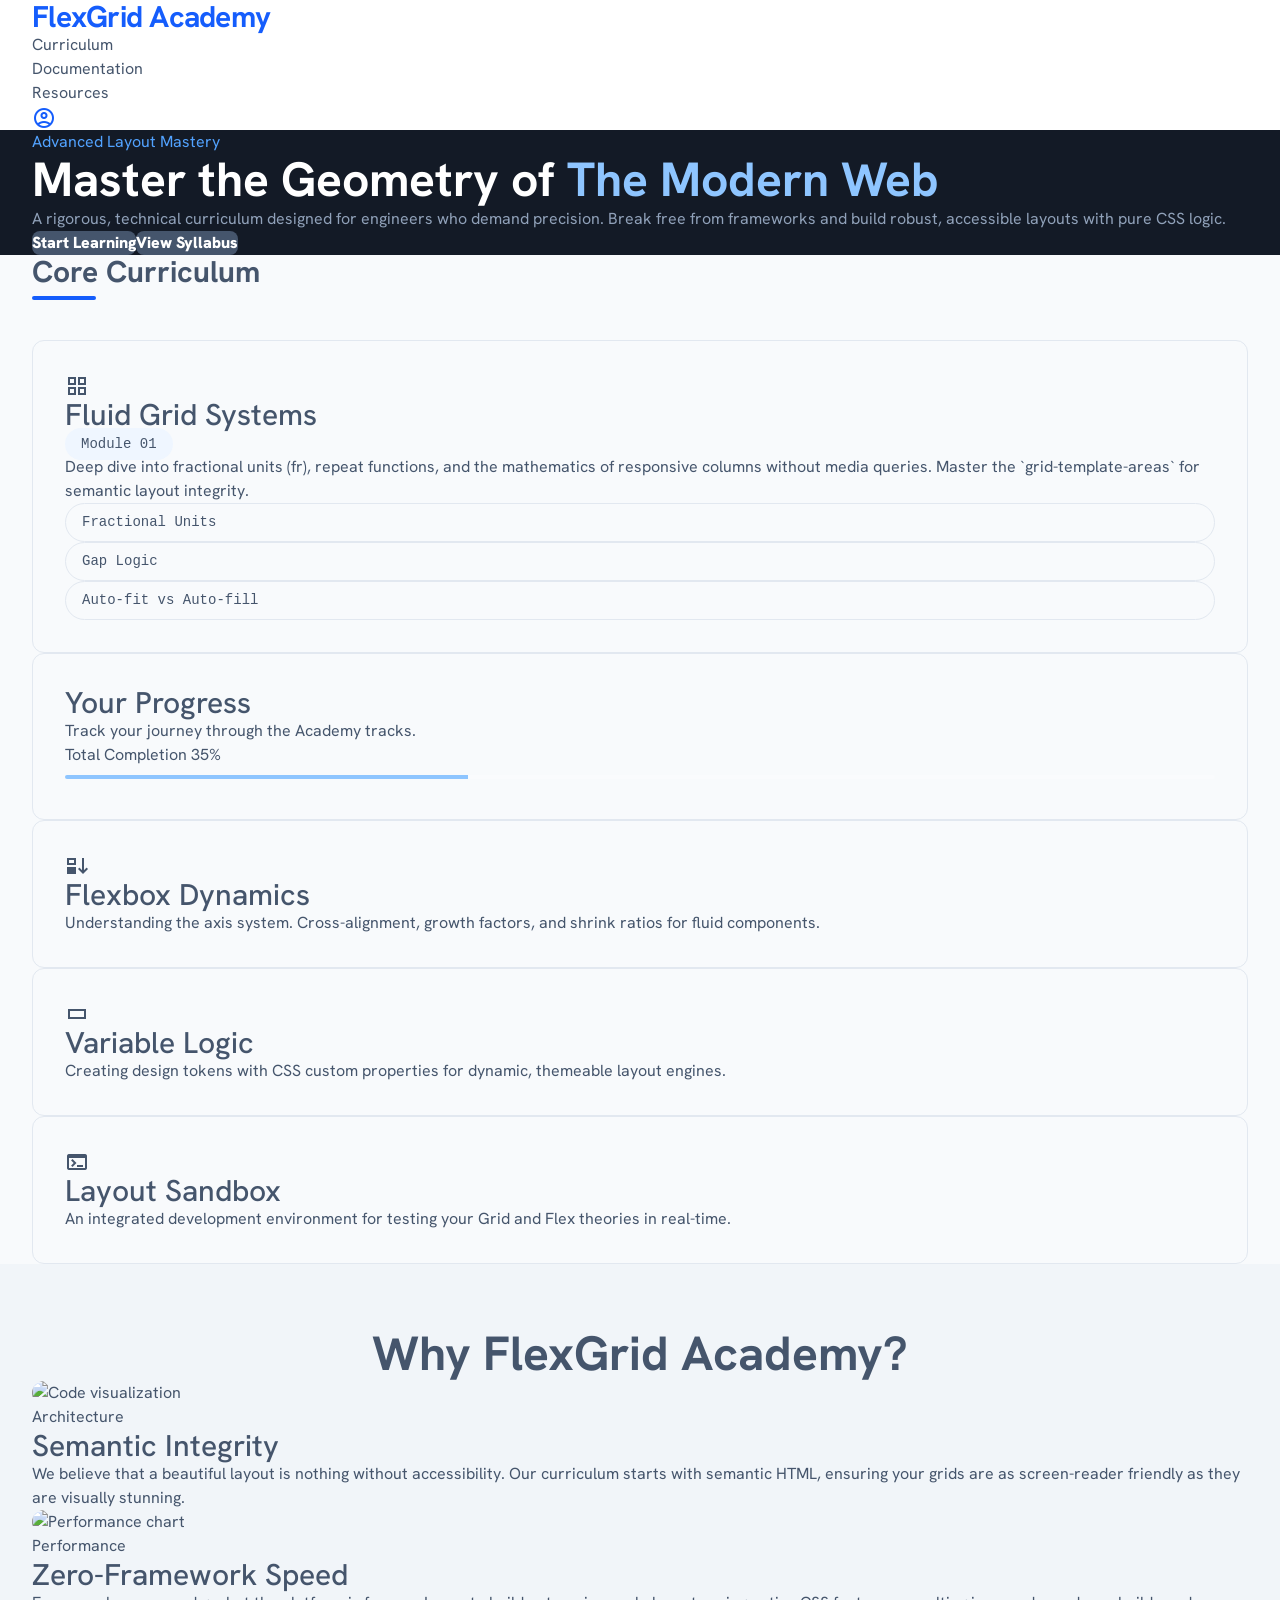
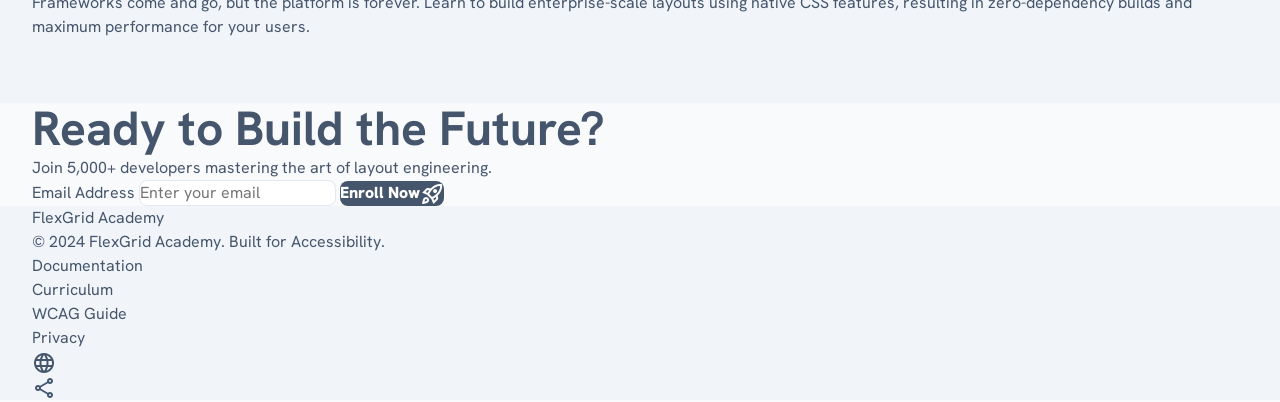
==== onsdag/academy/index.html @ abdcecd6 "live coding material" ====
<!DOCTYPE html>

<html lang="en">

<head>
    <meta charset="utf-8" />
    <meta content="width=device-width, initial-scale=1.0" name="viewport" />
    <title>FlexGrid Academy | Master Modern Layouts</title>
    <!-- Material Symbols -->
    <link href="https://fonts.googleapis.com/css2?family=Material+Symbols+Outlined:wght,FILL@100..700,0..1&display=swap"
        rel="stylesheet" />
    <!-- Fonts -->
    <link rel="preconnect" href="https://fonts.googleapis.com">
    <link rel="preconnect" href="https://fonts.gstatic.com" crossorigin>
    <link href="https://fonts.googleapis.com/css2?family=Hanken+Grotesk:ital,wght@0,100..900;1,100..900&display=swap"
        rel="stylesheet">
    <!-- Stylesheet -->
    <link rel="stylesheet" href="style.css">
</head>

<body>

    <!-- Banner/Header -->
    <header class="page__header">
        <!-- <span class="material-symbols-outlined" data-icon="menu">menu</span> -->
        <a href="/">
            <h1 class="text-accent-dark">FlexGrid Academy</h1>
        </a>
        <nav aria-label="Main Navigation">
            <ul role="list">
                <li><a href="#">Curriculum</a></li>
                <li><a href="#">Documentation</a></li>
                <li><a href="#">Resources</a></li>
            </ul>
        </nav>
        <button type="button" aria-label="Open user menu" class="material-symbols-outlined text-accent-dark"
            data-icon="account_circle">account_circle</button>
    </header>
    <main>

        <!-- Hero Section -->
        <section class="hero">
            <div class="hero__inner">
                <span class="text-accent">Advanced Layout Mastery</span>
                <h2>Master the Geometry of <span class="text-accent-light">The Modern Web</span></h2>
                <p>
                    A rigorous, technical curriculum designed for engineers who demand precision. Break free from
                    frameworks and build robust, accessible layouts with pure CSS logic.
                </p>
                <div class="hero__actions flex">
                    <button>Start Learning</button>
                    <button>View Syllabus</button>
                </div>
            </div>
        </section>

        <!-- Bento Grid -->
        <section>
            <h2>Core Curriculum</h2>
            <div class="spacer mt-2 mb-10"></div>
            <div class="bento-grid">

                <article>
                    <header data-type="module">
                        <div>
                            <span class="material-symbols-outlined" data-icon="grid_view">grid_view</span>
                            <h3>Fluid Grid Systems</h3>
                        </div>
                        <span class="pill">Module 01</span>
                    </header>
                    <p>
                        Deep dive into fractional units (fr), repeat functions, and the mathematics of responsive
                        columns without media queries. Master the `grid-template-areas` for semantic layout integrity.
                    </p>
                    <footer>
                        <ul class="pills" role="list">
                            <li class="pill" data-type="outline">Fractional Units</li>
                            <li class="pill" data-type="outline">Gap Logic</li>
                            <li class="pill" data-type="outline">Auto-fit vs Auto-fill</li>
                        </ul>
                    </footer>
                </article>

                <article>
                    <header>
                        <h3>Your Progress</h3>
                    </header>
                    <p>Track your journey through the Academy tracks.</p>
                    <footer>
                        <div>
                            <span>Total Completion</span>
                            <span>35%</span>
                        </div>
                        <div class="progress-bar">
                            <div></div>
                        </div>
                    </footer>
                </article>

                <article>
                    <header>
                        <span class="material-symbols-outlined" data-icon="flex_direction">flex_direction</span>
                        <h3>Flexbox Dynamics</h3>
                    </header>
                    <p>
                        Understanding the axis system. Cross-alignment, growth factors, and shrink ratios for fluid
                        components.
                    </p>
                </article>

                <article>
                    <header>
                        <span class="material-symbols-outlined" data-icon="variables">variables</span>
                        <h3>Variable Logic</h3>
                    </header>
                    <p>
                        Creating design tokens with CSS custom properties for dynamic, themeable layout engines.
                    </p>
                </article>

                <article>
                    <header>
                        <span class="material-symbols-outlined" data-icon="terminal">terminal</span>
                        <h3>Layout Sandbox</h3>
                    </header>
                    <p>
                        An integrated development environment for testing your Grid and Flex theories in real-time.
                    </p>
                </article>
            </div>
        </section>

        <!-- Why FlexGrid Section -->
        <section class="banners">

            <h2>Why FlexGrid Academy?</h2>

            <article class="banner">
                <img alt="Code visualization"
                    src="https://lh3.googleusercontent.com/aida-public/[base64]" />

                <div class="banner-content">
                    <span>Architecture</span>
                    <h3>Semantic Integrity</h3>
                    <p>
                        We believe that a beautiful layout is nothing without accessibility. Our curriculum starts
                        with semantic HTML, ensuring your grids are as screen-reader friendly as they are visually
                        stunning.
                    </p>
                </div>
            </article>

            <article class="banner">
                <img alt="Performance chart"
                    src="https://lh3.googleusercontent.com/aida-public/[base64]" />

                <div class="banner-content">
                    <span>Performance</span>
                    <h3>Zero-Framework Speed</h3>
                    <p>
                        Frameworks come and go, but the platform is forever. Learn to build enterprise-scale layouts
                        using native CSS features, resulting in zero-dependency builds and maximum performance for
                        your users.
                    </p>
                </div>
            </article>

        </section>

        <!-- Call to Action -->
        <section class="cta">
            <h2>Ready to Build the Future?</h2>
            <p>Join 5,000+ developers mastering the art of layout engineering.</p>
            <form action="/subscribe" method="POST">
                <label for="cta-email" class="visually-hidden">Email Address</label>
                <input id="cta-email" placeholder="Enter your email" type="email" required />
                <button type="submit">Enroll Now<span class="material-symbols-outlined">
                        rocket_launch
                    </span></button>
            </form>

        </section>
    </main>

    <!-- Footer -->
    <footer class="page__footer">
        <div>
            <span>FlexGrid Academy</span>
            <p>© 2024 FlexGrid Academy. Built for Accessibility.</p>
        </div>
        <nav aria-label="Footer Navigation">
            <ul role="list">
                <li><a href="#">Documentation</a></li>
                <li><a href="#">Curriculum</a></li>
                <li><a href="#">WCAG Guide</a></li>
                <li><a href="#">Privacy</a></li>
            </ul>

        </nav>
        <ul role="list">
            <li>
                <a href="#" class="material-symbols-outlined" data-icon="language"
                    aria-label="Select Language">language</a>
            </li>
            <li>
                <a href="#" class="material-symbols-outlined" data-icon="share" aria-label="Share page">share</a>
            </li>
        </ul>
    </footer>
</body>

</html>
---- onsdag/academy/style.css ----
/* ============================================================================
   VARIABLES
   ============================================================================ */

:root {
    /* Typography */
    --ff-main: 'Hanken Grotesk', sans-serif;
    --ff-headings: 'Hanken Grotesk', sans-serif;
    --ff-mono: ui-monospace, SFMono-Regular, Menlo, Monaco, Consolas, 'Liberation Mono', 'Courier New', monospace;

    /* font-sizes */
    --fs-xs: .75rem;
    --fs-sm: .875rem;
    --fs-lg: 1.25rem;
    --fs-xl: 1.875rem;
    --fs-2xl: 2.25rem;
    --fs-3xl: 3rem;

    /* line-heights */
    --lh-tight: 1.1;
    --lh-normal: 1.5;

    /* font-weights */
    --fw-normal: 400;
    --fw-semi-bold: 500;
    --fw-bold: 700;
    --fw-extra-bold: 900;

    /* spacing */
    --spacing-base: .25rem;

    /* border radii */
    --border-radius-round: 100vw;
    --border-radius-sm: .5rem;
    --border-radius-md: .75rem;
    --border-radius-lg: 1rem;

    /* Colors (Simplified & Improved) */
    --clr-white: hsl(0, 0%, 100%);
    --clr-black: hsl(240, 15%, 10%);
    --clr-gray-50: hsl(240, 10%, 97%);
    --clr-gray-100: hsl(240, 10%, 95%);
    --clr-gray-300: hsl(240, 10%, 80%);
    --clr-gray-400: hsl(240, 10%, 50%);
    --clr-gray-600: hsl(240, 10%, 25%);

    --clr-blue-50: oklch(97% 0.014 254.604);
    --clr-blue-300: oklch(80.9% 0.105 251.813);
    --clr-blue-400: oklch(70.7% 0.165 254.624);
    --clr-blue-600: oklch(54.6% 0.245 262.881);

    --clr-slate-50: oklch(98.4% 0.003 247.858);
    --clr-slate-100: oklch(96.8% 0.007 247.896);
    --clr-slate-200: oklch(92.9% 0.013 255.508);
    --clr-slate-300: oklch(86.9% 0.022 252.894);
    --clr-slate-400: oklch(70.4% 0.04 256.788);
    --clr-slate-600: oklch(44.6% 0.043 257.281);
    --clr-slate-700: oklch(21.6% 0.027 264.695);
    --clr-slate-800: oklch(12.9% 0.042 264.695);
    --clr-slate-950: oklch(12.9% 0.042 264.695);
}


/* ============================================================================
  RESET
   ============================================================================ */

/* this section is for adding resets that makes a new clean base line for our CSS */

/* makes sizing simpler */
*,
*::before,
*::after {
    box-sizing: border-box;
}

/* remove default spacing */
* {
    margin: 0;
    padding: 0;

    /* force styling of type through styling, rather than elements */
    font: inherit;
}

/* responsive images/videos */
img,
picture,
svg,
video {
    display: block;
    max-width: 100%;
    object-fit: cover;
}

/* don't leave one single word hanging in paragraphs */
p {
    text-wrap: pretty;
}

/* make the rows more balanced so the headings looks nicer */
h1,
h2,
h3,
h4,
h5,
h6 {
    text-wrap: balance;
}

/* Remove list styles on ul, ol elements with a list role */
ul[role='list'],
ol[role='list'] {
    list-style: none;
}


/* ============================================================================
   GLOBAL STYLES
   ============================================================================ */

body {
    font-family: var(--ff-main);
    font-optical-sizing: auto;
    line-height: var(--lh-normal);

    color: var(--clr-slate-600);
    background-color: var(--clr-slate-50);
}

h1,
h2,
h3,
h4 {
    font-family: var(--ff-headings);
    line-height: var(--lh-tight);
}

h1,
h2 {
    font-weight: var(--fw-bold);
}

h3,
h4 {
    font-weight: var(--fw-semi-bold);
}

h1 {
    font-size: var(--fs-xl);
    letter-spacing: -0.025em;
}

h2 {
    font-size: var(--fs-xl);
}

h3 {
    font-size: var(--fs-xl);
}

h4 {
    font-size: var(--fs-lg);
}

p {
    color: var(--clr-slate-600);
}

a {
    text-decoration: none;
    color: var(--clr-slate-600);

    &:hover {
        color: var(--clr-blue-600);
    }
}

/* base styling for material symbols */
.material-symbols-outlined {
    font-variation-settings: 'FILL' 0, 'wght' 400, 'GRAD' 0, 'opsz' 24;
    vertical-align: middle;
}


/* ============================================================================
   COMPOSITION
   ============================================================================ */

.flow>*+* {
    margin-block-start: var(--flow-space, 1em);
}

.flow-lg>*+* {
    margin-block-start: var(--flow-space, 3em);
}

/* for now, set a padding for all the major parts of the page */
/* TODO: change this to use a grid or similar */
body>header,
body>footer,
main>section {
    padding-inline: calc(var(--spacing-base) * 8);
}


/*
See these for more info:
https://www.youtube.com/watch?v=c13gpBrnGEw
https://www.youtube.com/watch?v=cf-J4ffMBfo
*/
.content-grid,
.fullwidth {
    display: grid;
    grid-template-columns:
        [fullwidth-start] minmax(1rem, 1fr) [content-start] min(100% - 2rem, 70rem) [content-end] minmax(1rem, 1fr) [fullwidth-end];
    /*  grid-template-rows: [fullwidth-start] auto [fullwidth-end];*/
}

/* keep the content of the content-grid and fullwidth inside the content container */
/* .content-grid>*,
.fullwidth>* {
    grid-column: content;
} */

/* a bit more complex but more fancy/explicit version of above */
.content-grid> :not(.fullwidth),
.fullwidth> :not(.fullwidth) {
    grid-column: content;
}

/* if we have a fullwidth inside of a content-grid put this in the fullwidth container */
.content-grid>.fullwidth {
    grid-column: fullwidth;
}



/* ============================================================================
   UTILITIES
   ============================================================================ */
.block {
    display: block;
}

.flex {
    display: flex;
}

.grid {
    display: grid;
}

.gap-2 {
    gap: calc(var(--spacing-base) * 2);
}

.gap-4 {
    gap: calc(var(--spacing-base) * 4);
}

.gap-6 {
    gap: calc(var(--spacing-base) * 6);
}

.space-between {
    justify-content: space-between;
}

/* screen reader only util */
.sr-only {
    position: absolute;
    width: 1px;
    height: 1px;
    padding: 0;
    margin: -1px;
    overflow: hidden;
    clip-path: inset(50%);
    white-space: nowrap;
    border-width: 0;
}

/* === fonts === */
.font-mono {
    font-family: var(--ff-mono);
}

.font-xs {
    font-size: var(--fs-xs);
}

.font-lg {
    font-size: var(--fs-lg);
}

.bold {
    font-weight: var(--fw-bold);
}

.uppercase {
    text-transform: uppercase;
}


/* === colors === */

/* color utils */

.text-accent {
    color: var(--clr-blue-400);
}

.text-accent-dark {
    color: var(--clr-blue-600);
}

.text-accent-light {
    color: var(--clr-blue-300);
}

.text-black {
    color: var(--clr-black);
}

.text-white {
    color: var(--clr-white);
}

.bg-accent {
    background-color: var(--clr-blue-400);
}

.bg-accent-dark {
    background-color: var(--clr-blue-600);
}

.bg-accent-light {
    background-color: var(--clr-blue-300);
}

.bg-slate-100 {
    background-color: var(--clr-slate-100);
}

.bg-white {
    background-color: var(--clr-white);
}

.bg-black {
    background-color: var(--clr-black);
}

/* spacing utils */

.py-2 {
    padding-block: calc(var(--spacing-base) * 2);
}

.py-10 {
    padding-block: calc(var(--spacing-base) * 10);
}

.py-16 {
    padding-block: calc(var(--spacing-base) * 16);
}

.mt-2 {
    margin-block-start: calc(var(--spacing-base) * 2);
}

.mb-10 {
    margin-block-end: calc(var(--spacing-base) * 10);
}


/* ============================================================================
   Blocks
   ============================================================================ */

.banners {
    padding-block: calc(var(--spacing-base) * 16);
    background-color: var(--clr-slate-100);

    h2 {
        font-size: var(--fs-3xl);
        text-align: center;
    }

    img {
        border-radius: var(--border-radius-md);
    }
}


/* Inspiration https://www.youtube.com/watch?v=h4dHvo09cG4 */
/* Try this frontend mentor challenge first if you don't want spoilers - https://www.frontendmentor.io/challenges/bento-grid-RMydElrlOj */
.bento-grid {

    >* {
        border: 1px solid var(--clr-slate-200);
        padding: calc(var(--spacing-base) * 8);
        border-radius: var(--border-radius-md);
    }
}

button {
    font-weight: var(--fw-extra-bold);

    border: 0;
    border-radius: var(--border-radius-sm);

    cursor: pointer;

    color: var(--clr-white);
    background-color: var(--clr-slate-600);

    &[data-icon] {
        background: transparent;
        border: none;
        padding: 0;
        /* color: inherit; */
    }

    &[data-type="secondary"] {
        background-color: var(--clr-blue-600);
    }
}

.cta {
    h2 {
        font-size: var(--fs-3xl);
    }

    form {

        input {
            border: 1px solid var(--clr-slate-200);
            border-radius: var(--border-radius-sm);
        }
    }
}


.hero {
    color: var(--clr-white);
    background-color: var(--clr-slate-700);

    h2 {
        font-size: var(--fs-3xl);
    }

    p {
        color: var(--clr-slate-400);
    }
}

.page__footer {
    background-color: var(--clr-slate-100);
}

.page__header {
    /* position: sticky;
    top: 0;
    z-index: 1000; */

    background-color: var(--clr-white);
}

.pill {
    font-family: var(--ff-mono);
    font-size: var(--fs-sm);

    padding-block: calc(var(--spacing-base) * 2);
    padding-inline: calc(var(--spacing-base) * 4);

    background-color: var(--clr-blue-50);
    border-radius: var(--border-radius-round);
}

.pill[data-type="outline"] {
    background-color: transparent;
    border: 1px solid var(--clr-slate-200);
}

.progress-bar {
    height: var(--spacing-base);
    overflow: hidden;

    margin-block: calc(var(--spacing-base) * 2);

    background-color: rgb(from var(--clr-white) r g b / 0.2);
    border-radius: var(--border-radius-round);


    >* {
        height: 100%;
        width: 35%;

        background-color: var(--clr-blue-300);
    }
}

.spacer {
    width: calc(var(--spacing-base) * 16);
    height: var(--spacing-base);
    background-color: var(--clr-blue-600);

    border-radius: var(--border-radius-round);
}
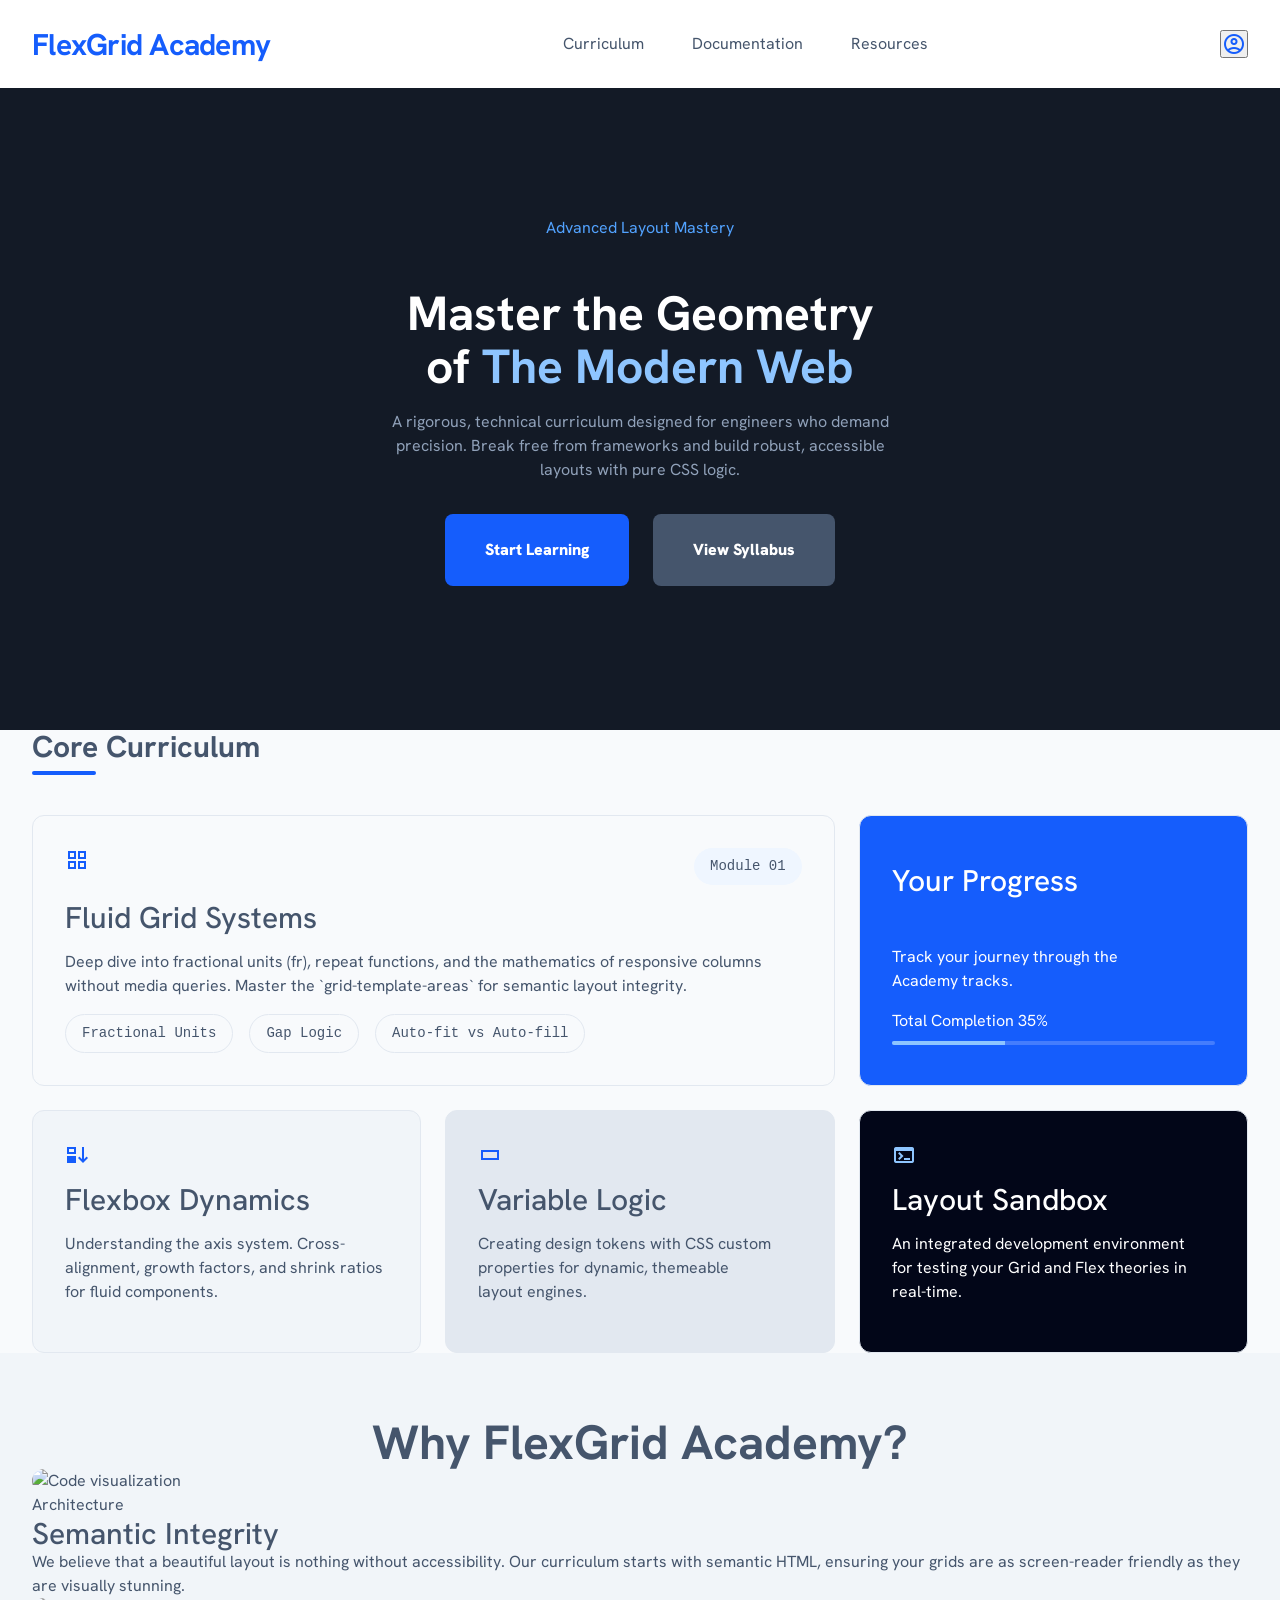
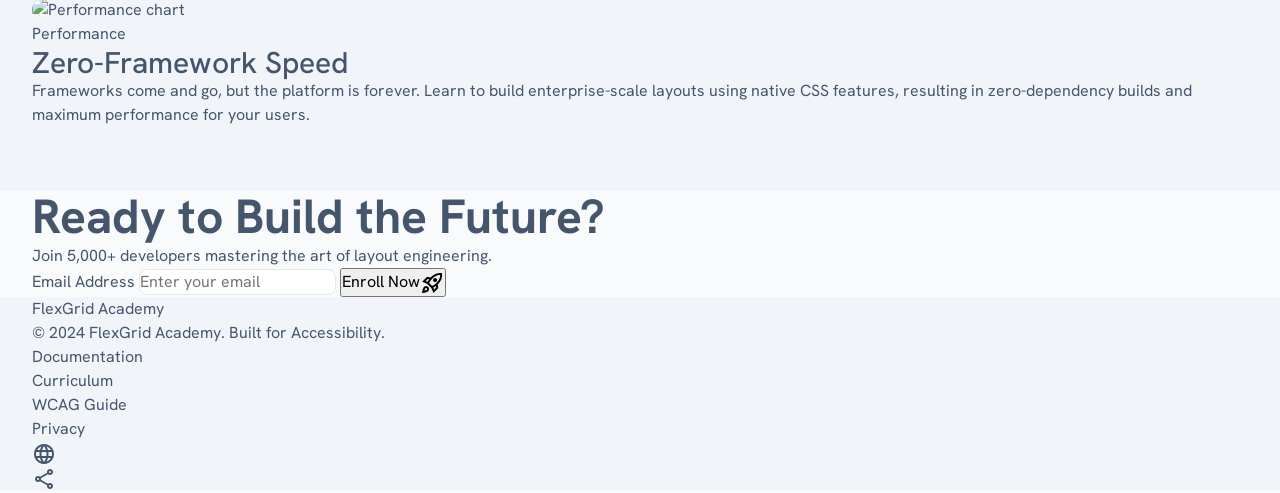
==== commit 0377c47f: "Code from coding session wednesday" ====
--- a/onsdag/academy/index.html
+++ b/onsdag/academy/index.html
@@ -40,16 +40,16 @@
 
         <!-- Hero Section -->
         <section class="hero">
-            <div class="hero__inner">
+            <div class="hero__inner flow">
                 <span class="text-accent">Advanced Layout Mastery</span>
                 <h2>Master the Geometry of <span class="text-accent-light">The Modern Web</span></h2>
                 <p>
                     A rigorous, technical curriculum designed for engineers who demand precision. Break free from
                     frameworks and build robust, accessible layouts with pure CSS logic.
                 </p>
-                <div class="hero__actions flex">
-                    <button>Start Learning</button>
-                    <button>View Syllabus</button>
+                <div class="flex justify-center gap-6 py-4">
+                    <a href="#" class="button" data-type="secondary">Start Learning</a>
+                    <a href="#" class="button">View Syllabus</a>
                 </div>
             </div>
         </section>
@@ -60,14 +60,10 @@
             <div class="spacer mt-2 mb-10"></div>
             <div class="bento-grid">
 
-                <article>
-                    <header data-type="module">
-                        <div>
-                            <span class="material-symbols-outlined" data-icon="grid_view">grid_view</span>
-                            <h3>Fluid Grid Systems</h3>
-                        </div>
-                        <span class="pill">Module 01</span>
-                    </header>
+                <article data-type="featured">
+                    <span class="material-symbols-outlined" data-icon="grid_view">grid_view</span>
+                    <h3>Fluid Grid Systems</h3>
+                    <span class="pill">Module 01</span>
                     <p>
                         Deep dive into fractional units (fr), repeat functions, and the mathematics of responsive
                         columns without media queries. Master the `grid-template-areas` for semantic layout integrity.
@@ -82,9 +78,7 @@
                 </article>
 
                 <article>
-                    <header>
-                        <h3>Your Progress</h3>
-                    </header>
+                    <h3>Your Progress</h3>
                     <p>Track your journey through the Academy tracks.</p>
                     <footer>
                         <div>
@@ -98,10 +92,9 @@
                 </article>
 
                 <article>
-                    <header>
-                        <span class="material-symbols-outlined" data-icon="flex_direction">flex_direction</span>
-                        <h3>Flexbox Dynamics</h3>
-                    </header>
+
+                    <span class="material-symbols-outlined" data-icon="flex_direction">flex_direction</span>
+                    <h3>Flexbox Dynamics</h3>
                     <p>
                         Understanding the axis system. Cross-alignment, growth factors, and shrink ratios for fluid
                         components.
@@ -109,20 +102,16 @@
                 </article>
 
                 <article>
-                    <header>
-                        <span class="material-symbols-outlined" data-icon="variables">variables</span>
-                        <h3>Variable Logic</h3>
-                    </header>
+                    <span class="material-symbols-outlined" data-icon="variables">variables</span>
+                    <h3>Variable Logic</h3>
                     <p>
                         Creating design tokens with CSS custom properties for dynamic, themeable layout engines.
                     </p>
                 </article>
 
                 <article>
-                    <header>
-                        <span class="material-symbols-outlined" data-icon="terminal">terminal</span>
-                        <h3>Layout Sandbox</h3>
-                    </header>
+                    <span class="material-symbols-outlined" data-icon="terminal">terminal</span>
+                    <h3>Layout Sandbox</h3>
                     <p>
                         An integrated development environment for testing your Grid and Flex theories in real-time.
                     </p>
--- a/onsdag/academy/style.css
+++ b/onsdag/academy/style.css
@@ -163,9 +163,9 @@
     font-size: var(--fs-lg);
 }
 
-p {
+/* p {
     color: var(--clr-slate-600);
-}
+} */
 
 a {
     text-decoration: none;
@@ -267,6 +267,11 @@
     justify-content: space-between;
 }
 
+.justify-center {
+    justify-content: center;
+}
+
+
 /* screen reader only util */
 .sr-only {
     position: absolute;
@@ -356,6 +361,10 @@
     padding-block: calc(var(--spacing-base) * 2);
 }
 
+.py-4 {
+    padding-block: calc(var(--spacing-base) * 4);
+}
+
 .py-10 {
     padding-block: calc(var(--spacing-base) * 10);
 }
@@ -396,14 +405,85 @@
 /* Try this frontend mentor challenge first if you don't want spoilers - https://www.frontendmentor.io/challenges/bento-grid-RMydElrlOj */
 .bento-grid {
 
+    display: grid;
+    gap: calc(var(--spacing-base) * 6);
+    /* grid-template-columns: repeat(auto-fit, minmax(30ch, 1fr)); */
+
+    @media (width >=48rem) {
+        grid-template-columns: repeat(3, 1fr);
+
+        [data-type="featured"] {
+            grid-column: span 2;
+        }
+    }
+
     >* {
+        /* background-color: rgb(184, 203, 238); */
         border: 1px solid var(--clr-slate-200);
         padding: calc(var(--spacing-base) * 8);
         border-radius: var(--border-radius-md);
     }
-}
-
-button {
+
+    article {
+        display: grid;
+        align-content: start;
+        gap: 1rem;
+
+        grid-template-columns: 1fr auto;
+        grid-template-rows: auto 1fr auto auto;
+
+        grid-template-areas:
+            "icon pill"
+            "heading heading"
+            "body body"
+            "footer footer"
+        ;
+
+        .material-symbols-outlined {
+            grid-area: icon;
+            color: var(--_icon-color, var(--clr-blue-600));
+        }
+
+        h3 {
+            grid-area: heading
+        }
+
+        p {
+            grid-area: body;
+        }
+
+        footer {
+            grid-area: footer;
+        }
+
+        &:nth-child(2) {
+            color: var(--clr-white);
+            background-color: var(--clr-blue-600);
+        }
+
+        &:nth-child(3) {
+            background-color: var(--clr-slate-100);
+        }
+
+        &:nth-child(4) {
+            background-color: var(--clr-slate-200);
+        }
+
+        &:nth-child(5) {
+            color: var(--clr-white);
+            background-color: var(--clr-slate-950);
+
+            --_icon-color: var(--clr-blue-300);
+        }
+    }
+
+
+}
+
+.button {
+    padding-inline: calc(var(--spacing-base) * 10);
+    padding-block: calc(var(--spacing-base) * 6);
+
     font-weight: var(--fw-extra-bold);
 
     border: 0;
@@ -440,10 +520,10 @@
     }
 }
 
-
 .hero {
     color: var(--clr-white);
     background-color: var(--clr-slate-700);
+    padding-block: 8rem;
 
     h2 {
         font-size: var(--fs-3xl);
@@ -451,6 +531,13 @@
 
     p {
         color: var(--clr-slate-400);
+    }
+
+    .hero__inner {
+        max-inline-size: 60ch;
+        margin-inline: auto;
+
+        text-align: center;
     }
 }
 
@@ -462,13 +549,34 @@
     /* position: sticky;
     top: 0;
     z-index: 1000; */
+    display: flex;
+    justify-content: space-between;
+    align-items: center;
 
     background-color: var(--clr-white);
+
+    nav>ul {
+        display: flex;
+        gap: calc(var(--spacing-base) * 4);
+        padding: calc(var(--spacing-base) * 4);
+
+        a {
+            display: block;
+            padding: calc(var(--spacing-base) * 4);
+        }
+    }
+}
+
+.pills {
+    display: flex;
+    gap: calc(var(--spacing-base) * 4);
+    flex-wrap: wrap;
 }
 
 .pill {
     font-family: var(--ff-mono);
     font-size: var(--fs-sm);
+    white-space: nowrap;
 
     padding-block: calc(var(--spacing-base) * 2);
     padding-inline: calc(var(--spacing-base) * 4);
